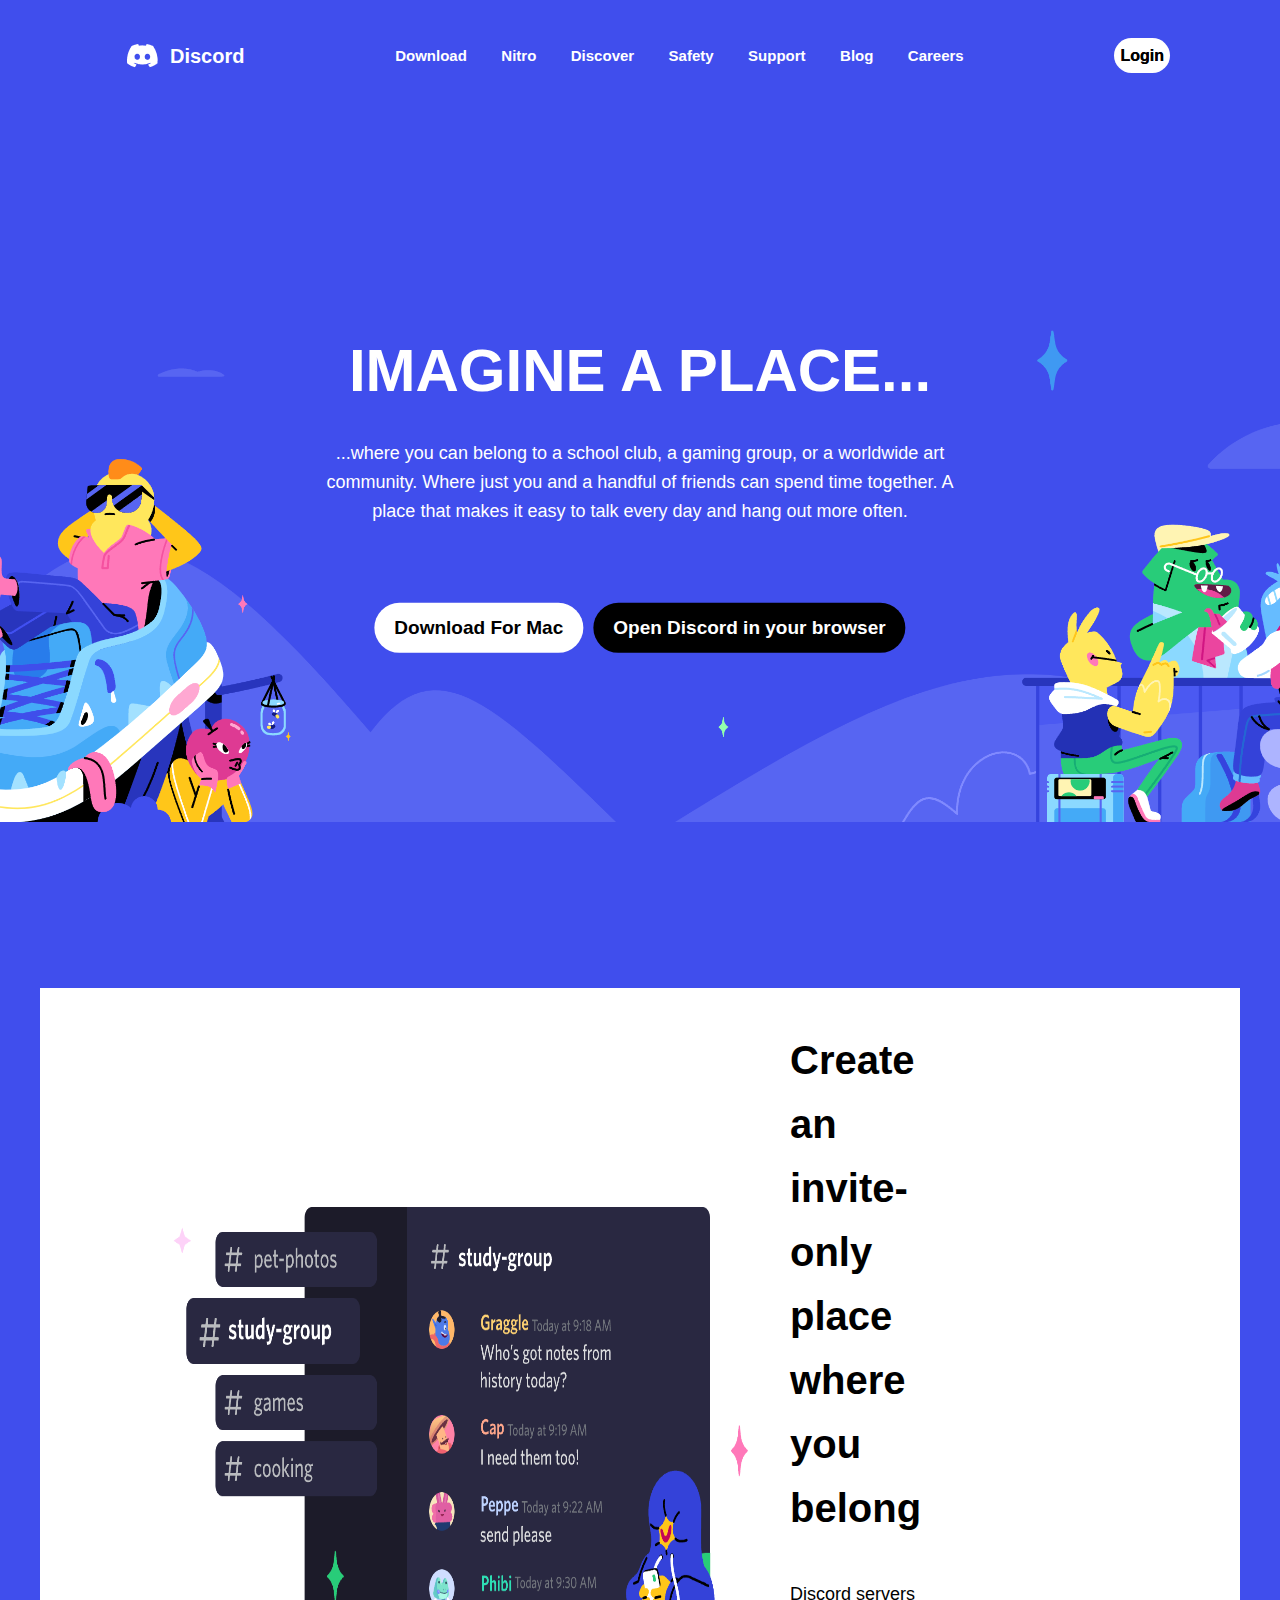
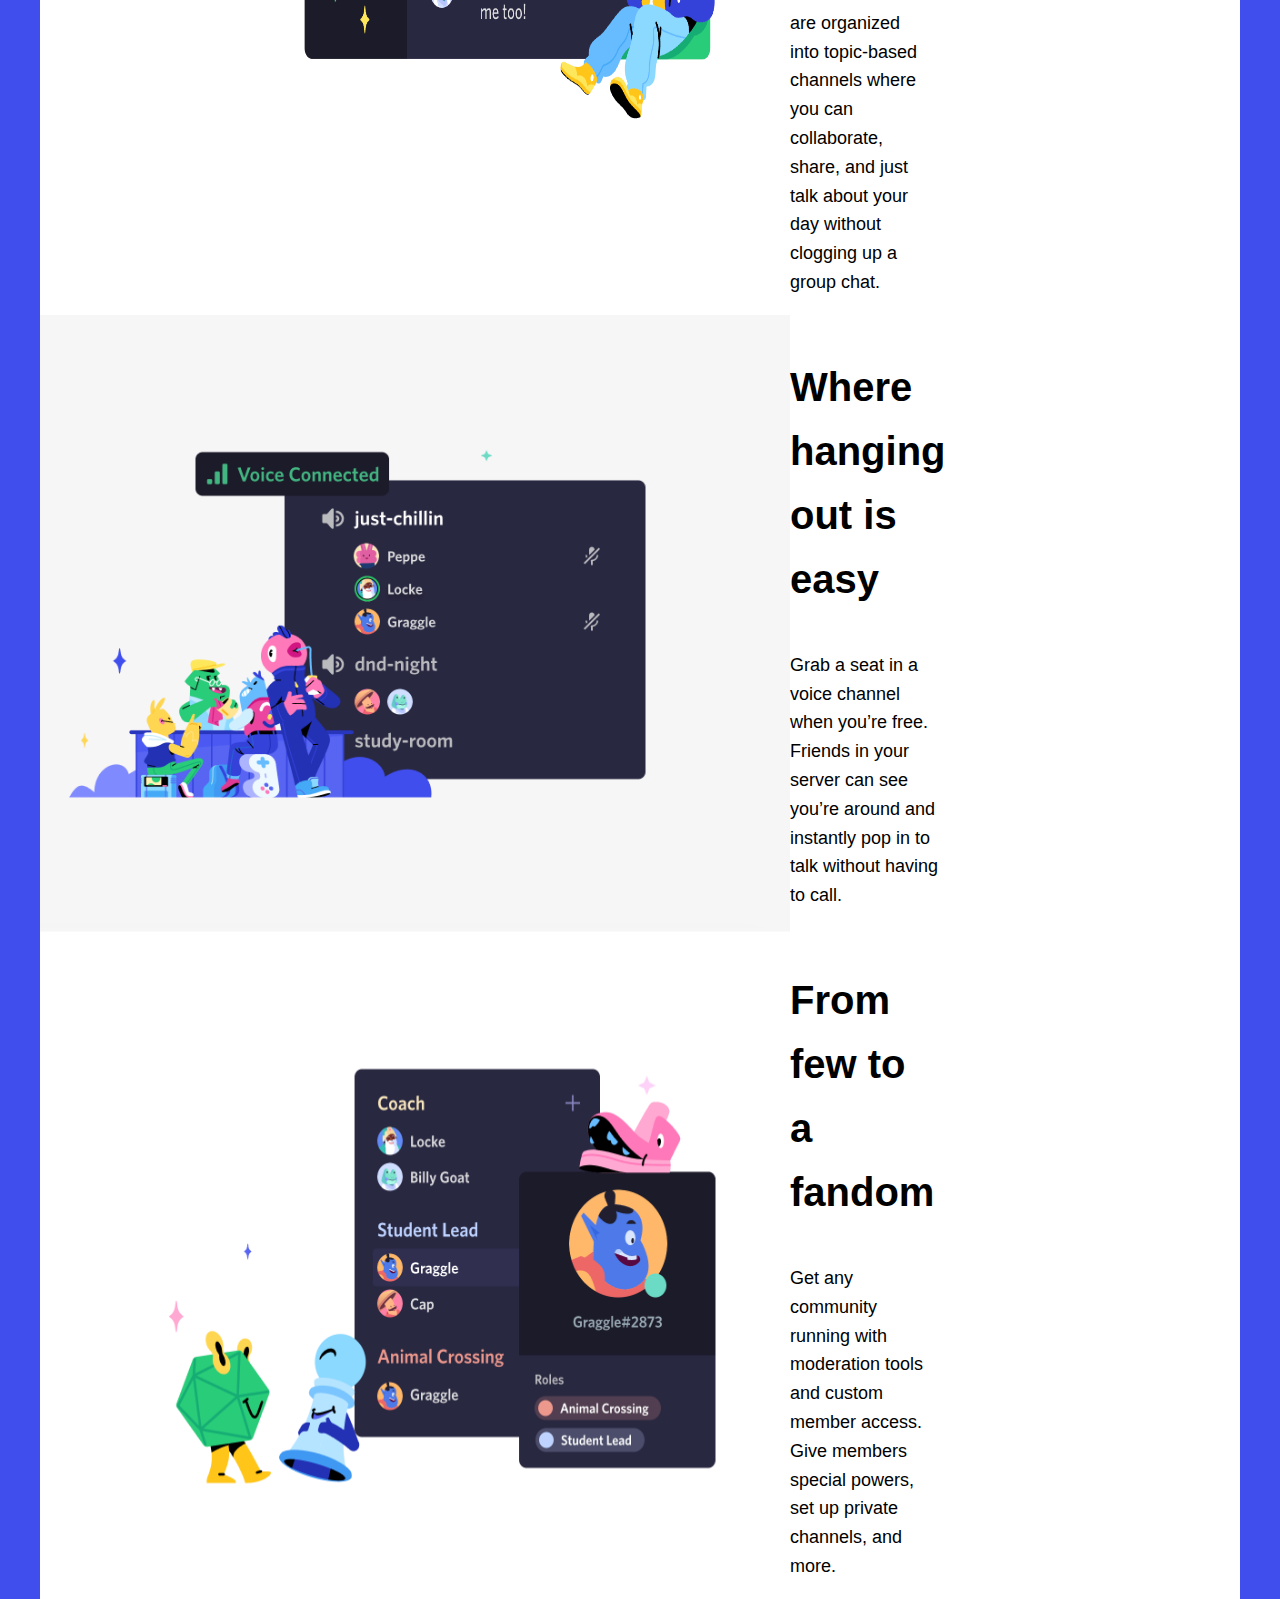
==== copy_that_website/index.html @ 106988b0 "Add files via upload" ====
<!DOCTYPE html>
<html lang="en">
<head>
    <meta charset="UTF-8">
    <meta name="viewport" content="width=device-width, initial-scale=1.0">
    <title>copy_that_website</title>
    <link rel="stylesheet" href="style.css">
</head>
<body>
    <header>
        <nav>
            <!-- Discord Logo and Navigation Links -->
            <!-- You can use appropriate images for the logo and customize the links accordingly -->
            <div class="logo">
                <img src = "images/discord.png">
                <a href="https://discord.com/">Discord</a>
            </div>
            <div class="nav">
                <a href="https://discord.com/download">Download</a>
                <a href="https://discord.com/nitro">Nitro</a>
                <a href="https://discord.com/servers">Discover</a>
                <a href="https://discord.com/safety">Safety</a>
                <a href="https://support.discord.com/hc/en-us">Support</a>
                <a href="https://discord.com/blog">Blog</a>
                <a href="https://discord.com/careers">Careers</a>
            </div>
            <div class="login">
            <a href="https://discord.com/login">Login</a>
            </div>
        </nav>
    </header>

    <main>
        <img src="images/background.png" alt="Background Image">
        <div>
            <h3>IMAGINE A PLACE...</h3>
            <p>...where you can belong to a school club, a gaming group, or a worldwide art community.
                Where just you and a handful of friends can spend time together. A place that makes it 
                easy to talk every day and hang out more often.
            </p>
        </div>
        <div class="button-container">
            <a href="#" class="capsule-button">Download For Mac</a>
            <a href="#" class="capsule-button custom-button">Open Discord in your browser</a>
        </div>
    </main>
    
    <div class="info-container">
        <div class="info info1">
            <img src="images/info1.png">
            <div class="info-text">
                <h3>Create an invite-only place where you belong</h3>
                <p>Discord servers are organized into topic-based channels where you can collaborate, share, and 
                just talk about your day without clogging up a group chat.
                </p>
            </div>
        </div>
    
        <div class="info info2">
            <img src="images/info2.png">
            <div class="info-text">
                <h3>Where hanging out is easy</h3>
                <p>Grab a seat in a voice channel when you’re free. Friends in your server can see 
                you’re around and instantly pop in to talk without having to call.
                </p>
            </div>
        </div>
    
        <div class="info info3">
            <img src="images/info3.png">
            <div class="info-text">
                <h3>From few to a fandom</h3>
                <p>Get any community running with moderation tools and custom member access. Give members 
                special powers, set up private channels, and more.
                </p>
            </div>
        </div>
    </div>
</body>
</html>
---- copy_that_website/style.css ----
/* Body styles */
body {
    font-family: 'Segoe UI', Tahoma, Geneva, Verdana, sans-serif;
    background-color: rgba(64,78,237,255);;
    color: #ffffff;
    line-height: 1.6;
    margin: 0;
}

/* Header styles */
header {
    margin-top: 23px;
    background-color: rgba(64,78,237,255);;
    padding: 10px;
}

nav {
    display: flex;
    justify-content: space-between;
    align-items: center;
}

.logo {
    display: flex;
    align-items: center;
}

.logo img {
    width: 45px;
    height: 45px;
    margin-right: 5px;
    margin-left: 110px;
}
.logo a {
    color: #ffffff;
    text-decoration: none;
    font-size: 20px;
    font-weight: bold;
}

nav a {
    color: #ffffff;
    text-decoration: none;
    margin-right: 30px;
    font-weight: bold;
    font-size: 15px;
}

nav a:last-child {
    margin-right: 0; /* Remove the right margin from the last link */
}

.login {
    margin-right: 100px; /* Add left margin to move the "Login" button more to the left */
}
.login a {
    margin-right:200px;
    display: inline-block;
    padding: 5px 6px;
    background-color: #ffffff;
    color: #000000;
    border-radius: 50px; /* Adjust the border-radius to make it a capsule shape */
    text-align: center;
    text-decoration: none;
    font-weight: none;
    font-size: 16px;
    position: relative; /* Add position relative to set the context for absolute positioning */
}

.login a::before {
    content: 'Login'; /* Add the word "Login" as a pseudo-element */
    position: absolute;
    top: 50%;
    left: 50%;
    transform: translate(-50%, -50%);

}

main {
    text-align: center;
    position: relative; /* Set the main container as the reference for absolute positioning */
    display: flex;
    align-items: center;
    justify-content: center;
    min-height: 100vh; /* Ensure the container covers the viewport height */
}

main img {
    max-width: 100%;
}

main h3 {
    font-size: 60px;
    color: #ffffff;
    margin-bottom: 20px;
}

main p {
    font-size: 18px;
    color: white;
}

/* Center the "Imagine A Place..." text over the background image */
main div {
    position: absolute;
    top:35%;
    left: 50%;
    transform: translate(-50%, -50%);
    z-index: 1;
}

.button-container {
    position: absolute; /* Position the container relative to the main container */
    top: 60%; /* Adjust the top value to control the vertical position */
    left: 50%; /* Adjust the left value to center the container horizontally */
    transform: translate(-50%, -50%); /* Center the container horizontally */
    display: flex; /* Use flexbox */
    flex-direction: row; /* Display the buttons side by side */
    justify-content: center; /* Center the buttons horizontally */
}

.capsule-button {
    display: inline-block;
    padding: 10px 20px;
    background-color: #ffffff;
    color: #000000;
    border-radius: 50px; /* Adjust the border-radius to make it a capsule shape */
    text-decoration: none;
    font-weight: bold;
    margin: 0 5px; /* Adjust the margin to add spacing between buttons */
    font-size: 19px;
}

/* Custom style for "Open Discord in your browser" button */
.custom-button {
    background-color: #000000;
    color: #ffffff;
}


.info-container {
    display: flex;
    flex-wrap: wrap;
    max-width: 1200px;
    margin: 0 auto;
    background-color: #ffffff;
}

/* Styles for the new information sections */
.info {
    flex: 0 0 calc(33.33% - 40px);
    display: flex;
}

.info img {
    width: 750px;
    height: auto;
    background-color: #ffffff;
}

.info-text {
    text-align: left;
    max-width:  450px; /* Set the maximum width of the text container */
}

.info h3 {
    font-size: 40px;
    color: black;
}

.info p {
    font-size: 18px;
    color: black;
}
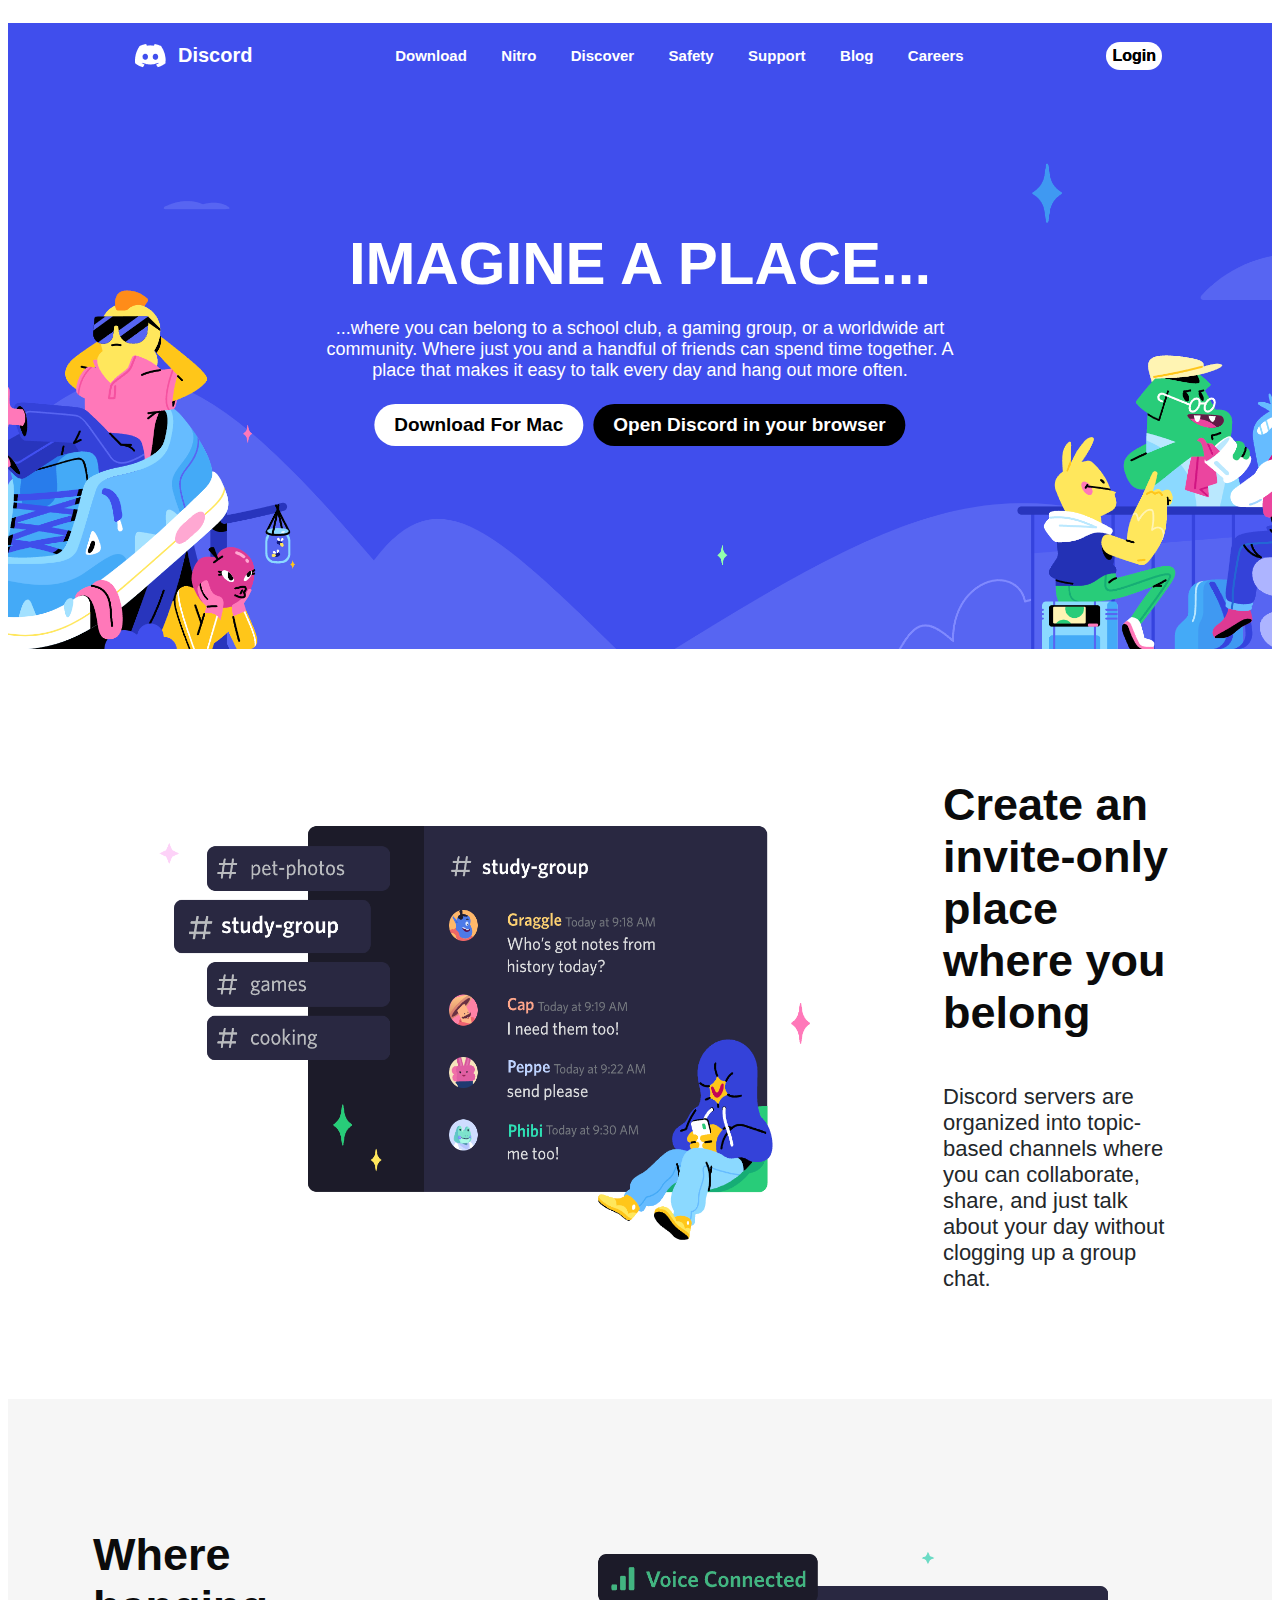
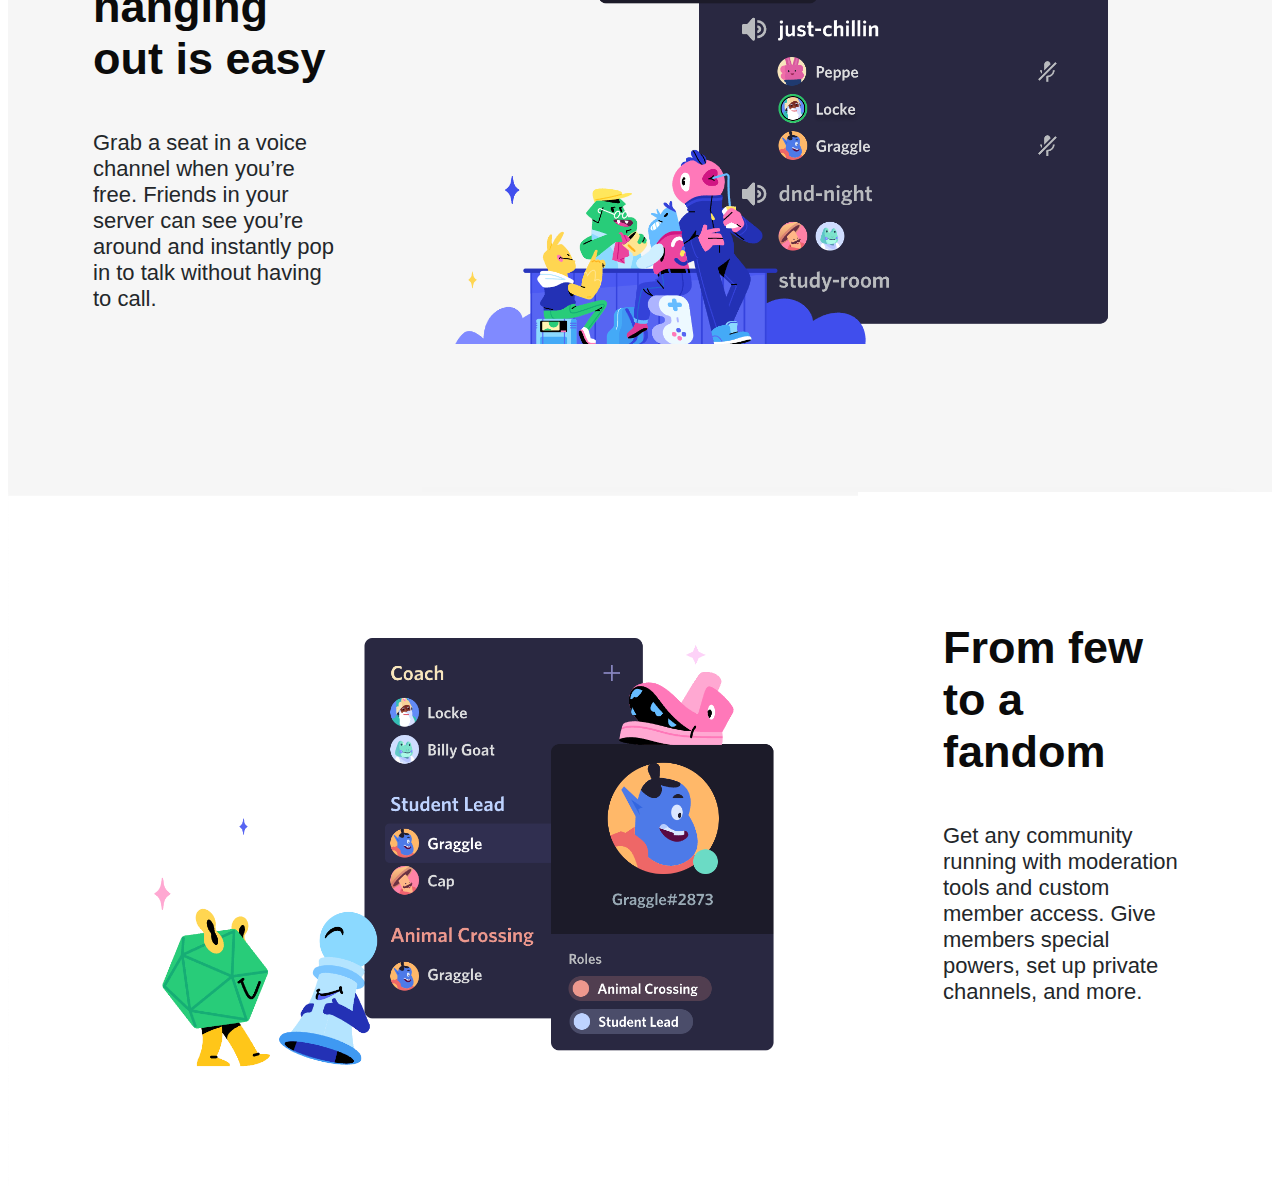
==== commit 3ec3eac2: "Add files via upload" ====
--- a/copy_that_website/index.html
+++ b/copy_that_website/index.html
@@ -29,7 +29,6 @@
             </div>
         </nav>
     </header>
-
     <main>
         <img src="images/background.png" alt="Background Image">
         <div>
@@ -57,13 +56,13 @@
         </div>
     
         <div class="info info2">
-            <img src="images/info2.png">
             <div class="info-text">
                 <h3>Where hanging out is easy</h3>
                 <p>Grab a seat in a voice channel when you’re free. Friends in your server can see 
                 you’re around and instantly pop in to talk without having to call.
                 </p>
             </div>
+            <img src="images/info2.png">
         </div>
     
         <div class="info info3">
--- a/copy_that_website/style.css
+++ b/copy_that_website/style.css
@@ -1,10 +1,8 @@
 /* Body styles */
 body {
     font-family: 'Segoe UI', Tahoma, Geneva, Verdana, sans-serif;
-    background-color: rgba(64,78,237,255);;
+    background-color: white;
     color: #ffffff;
-    line-height: 1.6;
-    margin: 0;
 }
 
 /* Header styles */
@@ -82,7 +80,6 @@
     display: flex;
     align-items: center;
     justify-content: center;
-    min-height: 100vh; /* Ensure the container covers the viewport height */
 }
 
 main img {
@@ -141,34 +138,40 @@
 .info-container {
     display: flex;
     flex-wrap: wrap;
-    max-width: 1200px;
     margin: 0 auto;
     background-color: #ffffff;
 }
 
 /* Styles for the new information sections */
 .info {
-    flex: 0 0 calc(33.33% - 40px);
     display: flex;
 }
 
 .info img {
-    width: 750px;
+    width: 850px;
     height: auto;
     background-color: #ffffff;
 }
 
 .info-text {
     text-align: left;
-    max-width:  450px; /* Set the maximum width of the text container */
+    justify-content: center; /* Center the buttons horizontally */
+    max-width:  700px; /* Set the maximum width of the text container */
+    padding: 85px;
 }
 
 .info h3 {
-    font-size: 40px;
-    color: black;
+    font-size: 45px;
+    color: rgb(11, 11, 11);
+    font: "gg sans","Noto Sans","Helvetica Neue",Helvetica,Arial,sans-serif
 }
 
 .info p {
-    font-size: 18px;
-    color: black;
+    font-size: 22px;
+    color: rgba(35,39,42,255);
+    font: "gg sans","Noto Sans","Helvetica Neue",Helvetica,Arial,sans-serif
+
+}
+.info2{
+    background-color:rgba(246,246,246,255) ;
 }